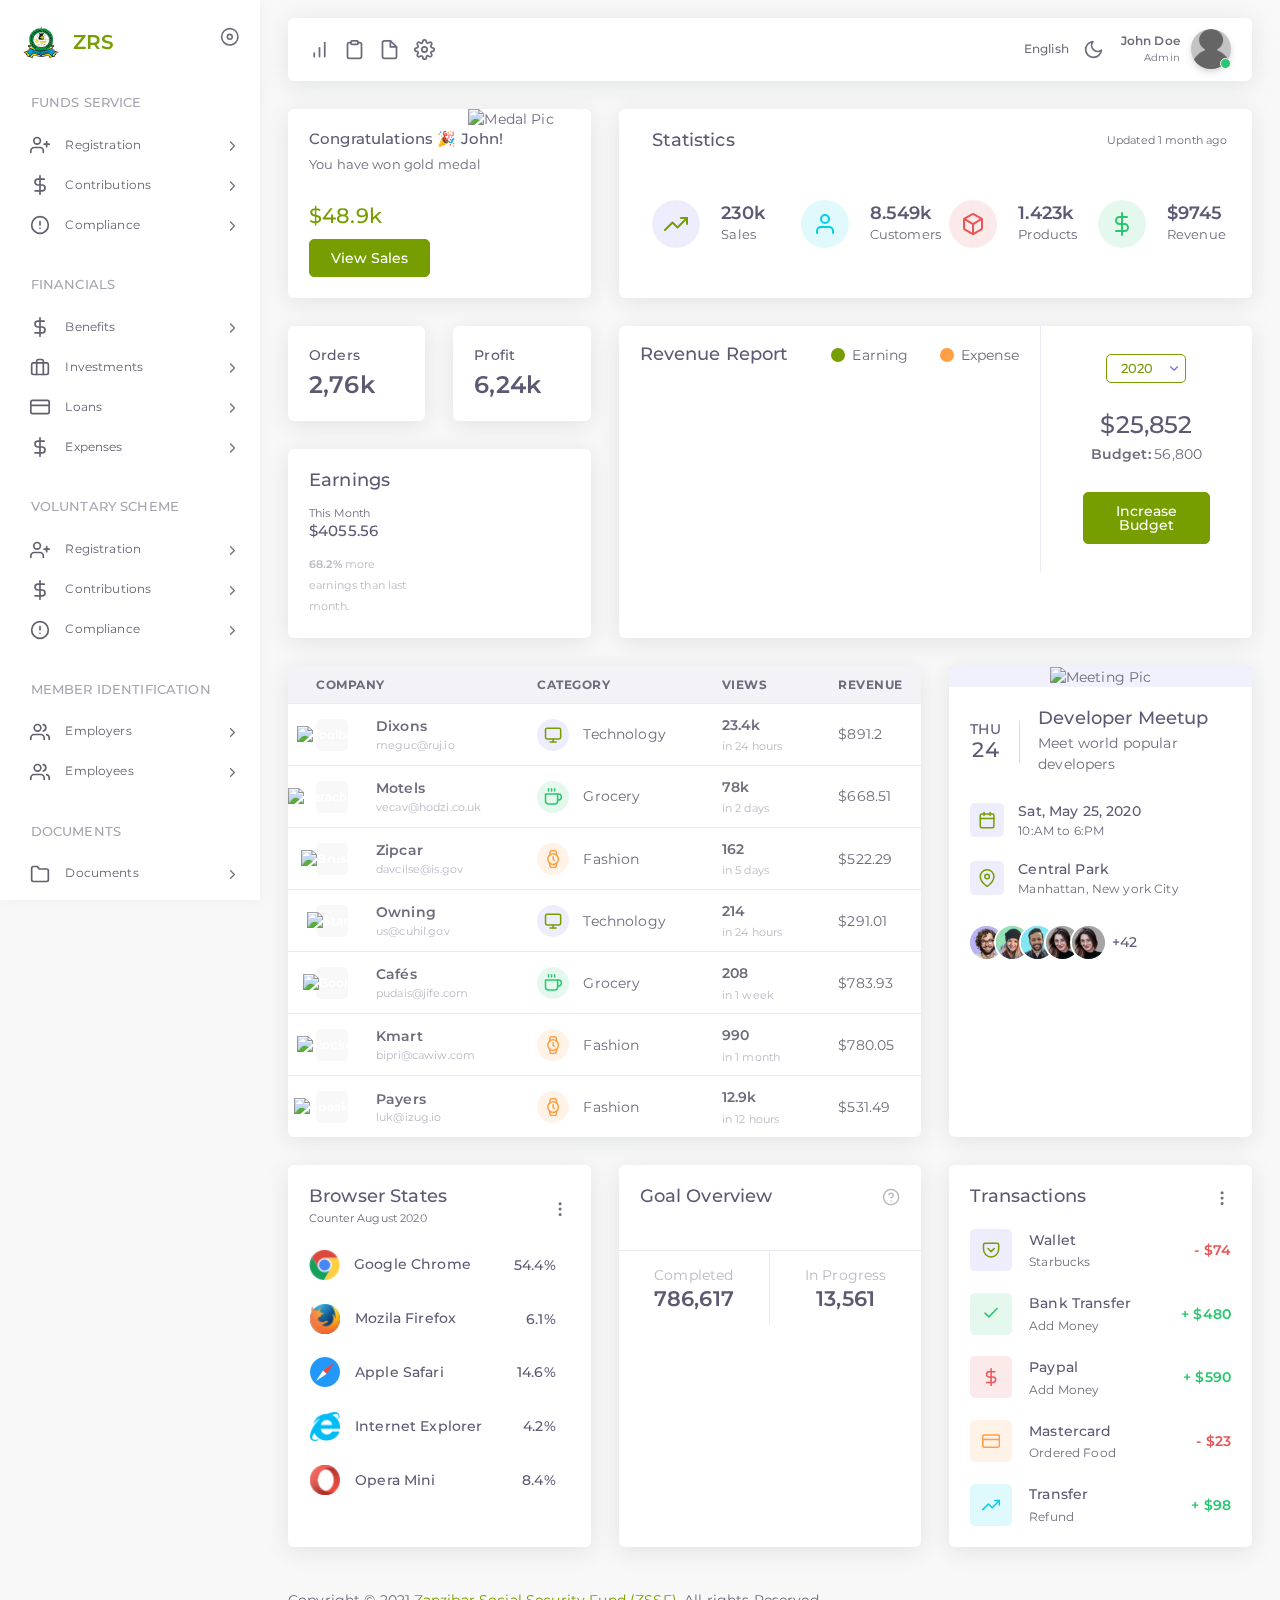
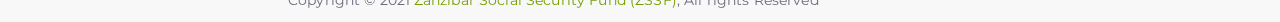
==== html/index.html @ fb2c8f9b "first commit" ====
<!DOCTYPE html>

<html class="loading" lang="en" data-textdirection="ltr">
  <!-- BEGIN: Head-->

<head>
    <meta http-equiv="Content-Type" content="text/html; charset=UTF-8">
    <meta http-equiv="X-UA-Compatible" content="IE=edge">
    <meta name="viewport" content="width=device-width,initial-scale=1.0,user-scalable=0,minimal-ui">
    <meta name="author" content="PIXINVENT">
    <title>ZSSF | Reporting System</title>
   
    <link rel="shortcut icon" type="image/x-icon" href="../app-assets/images/logo/zssf-logo.png">
    <link href="https://fonts.googleapis.com/css2?family=Montserrat:ital,wght@0,300;0,400;0,500;0,600;1,400;1,500;1,600" rel="stylesheet">

    <!-- BEGIN: Vendor CSS-->
    <link rel="stylesheet" type="text/css" href="../app-assets/vendors/css/vendors.min.css">
    <link rel="stylesheet" type="text/css" href="../app-assets/vendors/css/charts/apexcharts.css">
    <link rel="stylesheet" type="text/css" href="../app-assets/vendors/css/extensions/toastr.min.css">
    <!-- END: Vendor CSS-->

    <!-- BEGIN: Theme CSS-->
    <link rel="stylesheet" type="text/css" href="../app-assets/css/bootstrap.min.css">
    <link rel="stylesheet" type="text/css" href="../app-assets/css/bootstrap-extended.min.css">
    <link rel="stylesheet" type="text/css" href="../app-assets/css/colors.min.css">
    <link rel="stylesheet" type="text/css" href="../app-assets/css/components.min.css">
    <link rel="stylesheet" type="text/css" href="../app-assets/css/themes/dark-layout.min.css">
    <link rel="stylesheet" type="text/css" href="../app-assets/css/themes/bordered-layout.min.css">
    <link rel="stylesheet" type="text/css" href="../app-assets/css/themes/semi-dark-layout.min.css">

    <!-- BEGIN: Page CSS-->
    <link rel="stylesheet" type="text/css" href="../app-assets/css/core/menu/menu-types/vertical-menu.min.css">
    <link rel="stylesheet" type="text/css" href="../app-assets/css/pages/dashboard-ecommerce.min.css">
    <link rel="stylesheet" type="text/css" href="../app-assets/css/plugins/charts/chart-apex.min.css">
    <link rel="stylesheet" type="text/css" href="../app-assets/css/plugins/extensions/ext-component-toastr.min.css">
    <!-- END: Page CSS-->

    <!-- BEGIN: Custom CSS-->
    <link rel="stylesheet" type="text/css" href="../assets/css/style.css">
    <!-- END: Custom CSS-->

  </head>
  <!-- END: Head-->

  <!-- BEGIN: Body-->
  <body class="vertical-layout vertical-menu-modern  navbar-floating footer-static  " data-open="click" data-menu="vertical-menu-modern" data-col="">

    <!-- BEGIN: Header-->
    <nav class="header-navbar navbar navbar-expand-lg align-items-center floating-nav navbar-light navbar-shadow">
      <div class="navbar-container d-flex content">
        <div class="bookmark-wrapper d-flex align-items-center">
          <ul class="nav navbar-nav d-xl-none">
            <li class="nav-item"><a class="nav-link menu-toggle" href="javascript:void(0);"><i class="ficon" data-feather="menu"></i></a></li>
          </ul>
     <ul class="nav navbar-nav bookmark-icons">
     
  <li class="nav-item d-none d-lg-block"><a class="nav-link" href="index.html" data-toggle="tooltip" data-placement="top" title="Dashboard  "><i class="ficon" data-feather="bar-chart"></i></a></li>
            <li class="nav-item d-none d-lg-block"><a class="nav-link" href="app-email.html" data-toggle="tooltip" data-placement="top" title="Audit Logs"><i class="ficon" data-feather="clipboard"></i></a></li>
            <li class="nav-item d-none d-lg-block"><a class="nav-link" href="app-chat.html" data-toggle="tooltip" data-placement="top" title="User Manual"><i class="ficon" data-feather="file"></i></a></li>
            <li class="nav-item d-none d-lg-block"><a class="nav-link" href="app-calendar.html" data-toggle="tooltip" data-placement="top" title="Support"><i class="ficon" data-feather="settings"></i></a></li>
           
          </ul>
      
        </div>
        <ul class="nav navbar-nav align-items-center ml-auto">
          <li class="nav-item dropdown dropdown-language"><a class="nav-link dropdown-toggle" id="dropdown-flag" href="javascript:void(0);" data-toggle="dropdown" aria-haspopup="true" aria-expanded="false"><i class="flag-icon flag-icon-us"></i><span class="selected-language">English</span></a>
            <div class="dropdown-menu dropdown-menu-right" aria-labelledby="dropdown-flag"><a class="dropdown-item" href="javascript:void(0);" data-language="en"><i class="flag-icon flag-icon-us"></i> English</a><a class="dropdown-item" href="javascript:void(0);" data-language="fr"><i class="flag-icon flag-icon-fr"></i> Swahili</a></div>
          </li>
          <li class="nav-item d-none d-lg-block"><a class="nav-link nav-link-style"><i class="ficon" data-feather="moon"></i></a></li>
       

          <li class="nav-item dropdown dropdown-user"><a class="nav-link dropdown-toggle dropdown-user-link" id="dropdown-user" href="javascript:void(0);" data-toggle="dropdown" aria-haspopup="true" aria-expanded="false">
              <div class="user-nav d-sm-flex d-none"><span class="user-name font-weight-bolder">John Doe</span><span class="user-status">Admin</span></div><span class="avatar"><img class="round" src="../app-assets/images/avatars/user.png" alt="avatar" height="40" width="40"><span class="avatar-status-online"></span></span></a>
            <div class="dropdown-menu dropdown-menu-right" aria-labelledby="dropdown-user"><a class="dropdown-item" href="page-profile.html"><i class="mr-50" data-feather="user"></i> Profile</a>
              <div class="dropdown-divider"></div><a class="dropdown-item" href="page-auth-login-v2.html"><i class="mr-50" data-feather="power"></i> Logout</a>
            </div>
          </li>
        </ul>
      </div>
    </nav>

  
    <!-- END: Header-->


    <!-- BEGIN: Main Menu-->
    <div class="main-menu menu-fixed menu-light menu-accordion menu-shadow" data-scroll-to-active="true">
      <div class="navbar-header">
        <ul class="nav navbar-nav flex-row">
          <li class="nav-item mr-auto"><a class="navbar-brand" href="index.html"><span class="brand-logo">
               <img src="../app-assets/images/logo/zssf-logo.png"></span> 
                  <h2 class="brand-text">ZRS</h2></a></li>
          <li class="nav-item nav-toggle"><a class="nav-link modern-nav-toggle pr-0" data-toggle="collapse"><i class="d-block d-xl-none text-primary toggle-icon font-medium-4" data-feather="x"></i><i class="d-none d-xl-block collapse-toggle-icon font-medium-4  text-primary" data-feather="disc" data-ticon="disc"></i></a></li>
        </ul>
      </div>
      <div class="shadow-bottom"></div>
      <div class="main-menu-content">
        <ul class="navigation navigation-main" id="main-menu-navigation" data-menu="menu-navigation">
        


        
          <li class=" navigation-header"><span data-i18n="User Interface">FUNDS SERVICE</span><i data-feather="more-horizontal"></i>
          </li>
       
          <li class=" nav-item"><a class="d-flex align-items-center" href="#"><i data-feather="user-plus"></i><span class="menu-title text-truncate" data-i18n="Card">Registration</span></a>
            <ul class="menu-content">
              <li><a class="d-flex align-items-center" href="registration-overview.html"><i data-feather="circle"></i><span class="menu-item text-truncate" data-i18n="Basic">Overview</span></a>
              </li>
             <li class=" nav-item"><a class="d-flex align-items-center" href="#"><i data-feather="circle"></i><span class="menu-title text-truncate" data-i18n="Components">Detailed</span></a>
            <ul class="menu-content">
              <li><a class="d-flex align-items-center" href="registration-pre-defined.html"><i data-feather="circle"></i><span class="menu-item text-truncate" data-i18n="Alerts">Pre-defined Reports</span></a>
              </li>
              <li><a class="d-flex align-items-center" href="registration-custom.html"><i data-feather="circle"></i><span class="menu-item text-truncate" data-i18n="Avatar">Custom Reports</span></a>
              </li>
         
           
  
     
            </ul>
          </li>
           
            </ul>
          </li>
          <li class=" nav-item"><a class="d-flex align-items-center" href="#"><i data-feather="dollar-sign"></i><span class="menu-title text-truncate" data-i18n="Components">Contributions</span></a>
          <ul class="menu-content">
              <li><a class="d-flex align-items-center" href="card-basic.html"><i data-feather="circle"></i><span class="menu-item text-truncate" data-i18n="Basic">Overview</span></a>
              </li>
             <li class=" nav-item"><a class="d-flex align-items-center" href="#"><i data-feather="circle"></i><span class="menu-title text-truncate" data-i18n="Components">Detailed</span></a>
            <ul class="menu-content">
              <li><a class="d-flex align-items-center" href="component-alerts.html"><i data-feather="circle"></i><span class="menu-item text-truncate" data-i18n="Alerts">Pre-defined Reports</span></a>
              </li>
              <li><a class="d-flex align-items-center" href="component-avatar.html"><i data-feather="circle"></i><span class="menu-item text-truncate" data-i18n="Avatar">Custom Reports</span></a>
              </li>
         
           
  
     
            </ul>
          </li>
           
            </ul>
          </li>
          <li class=" nav-item"><a class="d-flex align-items-center" href="#"><i data-feather="alert-circle"></i><span class="menu-title text-truncate" data-i18n="Extensions">Compliance</span></a>
        <ul class="menu-content">
              <li><a class="d-flex align-items-center" href="card-basic.html"><i data-feather="circle"></i><span class="menu-item text-truncate" data-i18n="Basic">Overview</span></a>
              </li>
             <li class=" nav-item"><a class="d-flex align-items-center" href="#"><i data-feather="circle"></i><span class="menu-title text-truncate" data-i18n="Components">Detailed</span></a>
            <ul class="menu-content">
              <li><a class="d-flex align-items-center" href="component-alerts.html"><i data-feather="circle"></i><span class="menu-item text-truncate" data-i18n="Alerts">Pre-defined Reports</span></a>
              </li>
              <li><a class="d-flex align-items-center" href="component-avatar.html"><i data-feather="circle"></i><span class="menu-item text-truncate" data-i18n="Avatar">Custom Reports</span></a>
              </li>
         
           
  
     
            </ul>
          </li>
           
            </ul>
          </li>
     
         
         
          <li class=" navigation-header"><span data-i18n="Apps &amp; Pages">FINANCIALS</span><i data-feather="more-horizontal"></i>
          </li>
              <li class=" nav-item"><a class="d-flex align-items-center" href="#"><i data-feather="dollar-sign"></i><span class="menu-title text-truncate" data-i18n="Card">Benefits</span></a>
           <ul class="menu-content">
              <li><a class="d-flex align-items-center" href="card-basic.html"><i data-feather="circle"></i><span class="menu-item text-truncate" data-i18n="Basic">Overview</span></a>
              </li>
             <li class=" nav-item"><a class="d-flex align-items-center" href="#"><i data-feather="circle"></i><span class="menu-title text-truncate" data-i18n="Components">Detailed</span></a>
            <ul class="menu-content">
              <li><a class="d-flex align-items-center" href="component-alerts.html"><i data-feather="circle"></i><span class="menu-item text-truncate" data-i18n="Alerts">Pre-defined Reports</span></a>
              </li>
              <li><a class="d-flex align-items-center" href="component-avatar.html"><i data-feather="circle"></i><span class="menu-item text-truncate" data-i18n="Avatar">Custom Reports</span></a>
              </li>
         
           
  
     
            </ul>
          </li>
           
            </ul>
          </li>
          <li class=" nav-item"><a class="d-flex align-items-center" href="#"><i data-feather="briefcase"></i><span class="menu-title text-truncate" data-i18n="Components">Investments</span></a>
           <ul class="menu-content">
              <li><a class="d-flex align-items-center" href="card-basic.html"><i data-feather="circle"></i><span class="menu-item text-truncate" data-i18n="Basic">Overview</span></a>
              </li>
             <li class=" nav-item"><a class="d-flex align-items-center" href="#"><i data-feather="circle"></i><span class="menu-title text-truncate" data-i18n="Components">Detailed</span></a>
            <ul class="menu-content">
              <li><a class="d-flex align-items-center" href="component-alerts.html"><i data-feather="circle"></i><span class="menu-item text-truncate" data-i18n="Alerts">Pre-defined Reports</span></a>
              </li>
              <li><a class="d-flex align-items-center" href="component-avatar.html"><i data-feather="circle"></i><span class="menu-item text-truncate" data-i18n="Avatar">Custom Reports</span></a>
              </li>
         
           
  
     
            </ul>
          </li>
           
            </ul>
          </li>
          <li class=" nav-item"><a class="d-flex align-items-center" href="#"><i data-feather="credit-card"></i><span class="menu-title text-truncate" data-i18n="Extensions">Loans</span></a>
             <ul class="menu-content">
              <li><a class="d-flex align-items-center" href="card-basic.html"><i data-feather="circle"></i><span class="menu-item text-truncate" data-i18n="Basic">Overview</span></a>
              </li>
             <li class=" nav-item"><a class="d-flex align-items-center" href="#"><i data-feather="circle"></i><span class="menu-title text-truncate" data-i18n="Components">Detailed</span></a>
            <ul class="menu-content">
              <li><a class="d-flex align-items-center" href="component-alerts.html"><i data-feather="circle"></i><span class="menu-item text-truncate" data-i18n="Alerts">Pre-defined Reports</span></a>
              </li>
              <li><a class="d-flex align-items-center" href="component-avatar.html"><i data-feather="circle"></i><span class="menu-item text-truncate" data-i18n="Avatar">Custom Reports</span></a>
              </li>
         
           
  
     
            </ul>
          </li>
           
            </ul>
          </li>
     
             <li class=" nav-item"><a class="d-flex align-items-center" href="#"><i data-feather="dollar-sign"></i><span class="menu-title text-truncate" data-i18n="Extensions">Expenses</span></a>
        <ul class="menu-content">
              <li><a class="d-flex align-items-center" href="card-basic.html"><i data-feather="circle"></i><span class="menu-item text-truncate" data-i18n="Basic">Overview</span></a>
              </li>
             <li class=" nav-item"><a class="d-flex align-items-center" href="#"><i data-feather="circle"></i><span class="menu-title text-truncate" data-i18n="Components">Detailed</span></a>
            <ul class="menu-content">
              <li><a class="d-flex align-items-center" href="component-alerts.html"><i data-feather="circle"></i><span class="menu-item text-truncate" data-i18n="Alerts">Pre-defined Reports</span></a>
              </li>
              <li><a class="d-flex align-items-center" href="component-avatar.html"><i data-feather="circle"></i><span class="menu-item text-truncate" data-i18n="Avatar">Custom Reports</span></a>
              </li>
         
           
  
     
            </ul>
          </li>
           
            </ul>
          </li>
     
        
          <li class=" navigation-header"><span data-i18n="User Interface">VOLUNTARY SCHEME</span><i data-feather="more-horizontal"></i>
          </li>
             <li class=" nav-item"><a class="d-flex align-items-center" href="#"><i data-feather="user-plus"></i><span class="menu-title text-truncate" data-i18n="Card">Registration</span></a>
         <ul class="menu-content">
              <li><a class="d-flex align-items-center" href="card-basic.html"><i data-feather="circle"></i><span class="menu-item text-truncate" data-i18n="Basic">Overview</span></a>
              </li>
             <li class=" nav-item"><a class="d-flex align-items-center" href="#"><i data-feather="circle"></i><span class="menu-title text-truncate" data-i18n="Components">Detailed</span></a>
            <ul class="menu-content">
              <li><a class="d-flex align-items-center" href="component-alerts.html"><i data-feather="circle"></i><span class="menu-item text-truncate" data-i18n="Alerts">Pre-defined Reports</span></a>
              </li>
              <li><a class="d-flex align-items-center" href="component-avatar.html"><i data-feather="circle"></i><span class="menu-item text-truncate" data-i18n="Avatar">Custom Reports</span></a>
              </li>
         
           
  
     
            </ul>
          </li>
           
            </ul>
          </li>
          <li class=" nav-item"><a class="d-flex align-items-center" href="#"><i data-feather="dollar-sign"></i><span class="menu-title text-truncate" data-i18n="Components">Contributions</span></a>
         <ul class="menu-content">
              <li><a class="d-flex align-items-center" href="card-basic.html"><i data-feather="circle"></i><span class="menu-item text-truncate" data-i18n="Basic">Overview</span></a>
              </li>
             <li class=" nav-item"><a class="d-flex align-items-center" href="#"><i data-feather="circle"></i><span class="menu-title text-truncate" data-i18n="Components">Detailed</span></a>
            <ul class="menu-content">
              <li><a class="d-flex align-items-center" href="component-alerts.html"><i data-feather="circle"></i><span class="menu-item text-truncate" data-i18n="Alerts">Pre-defined Reports</span></a>
              </li>
              <li><a class="d-flex align-items-center" href="component-avatar.html"><i data-feather="circle"></i><span class="menu-item text-truncate" data-i18n="Avatar">Custom Reports</span></a>
              </li>
         
           
  
     
            </ul>
          </li>
           
            </ul>
          </li>
          <li class=" nav-item"><a class="d-flex align-items-center" href="#"><i data-feather="alert-circle"></i><span class="menu-title text-truncate" data-i18n="Extensions">Compliance</span></a>
          <ul class="menu-content">
              <li><a class="d-flex align-items-center" href="card-basic.html"><i data-feather="circle"></i><span class="menu-item text-truncate" data-i18n="Basic">Overview</span></a>
              </li>
             <li class=" nav-item"><a class="d-flex align-items-center" href="#"><i data-feather="circle"></i><span class="menu-title text-truncate" data-i18n="Components">Detailed</span></a>
            <ul class="menu-content">
              <li><a class="d-flex align-items-center" href="component-alerts.html"><i data-feather="circle"></i><span class="menu-item text-truncate" data-i18n="Alerts">Pre-defined Reports</span></a>
              </li>
              <li><a class="d-flex align-items-center" href="component-avatar.html"><i data-feather="circle"></i><span class="menu-item text-truncate" data-i18n="Avatar">Custom Reports</span></a>
              </li>
         
           
  
     
            </ul>
          </li>
           
            </ul>
          </li>
     
          <li class=" navigation-header"><span data-i18n="Forms &amp; Tables">MEMBER IDENTIFICATION</span><i data-feather="more-horizontal"></i>
          </li>
                    <li class=" nav-item"><a class="d-flex align-items-center" href="#"><i data-feather="users"></i><span class="menu-title text-truncate" data-i18n="Form Elements">Employers</span></a>
            <ul class="menu-content">
              <li><a class="d-flex align-items-center" href="card-basic.html"><i data-feather="circle"></i><span class="menu-item text-truncate" data-i18n="Basic">Overview</span></a>
              </li>
             <li class=" nav-item"><a class="d-flex align-items-center" href="#"><i data-feather="circle"></i><span class="menu-title text-truncate" data-i18n="Components">Detailed</span></a>
            <ul class="menu-content">
              <li><a class="d-flex align-items-center" href="component-alerts.html"><i data-feather="circle"></i><span class="menu-item text-truncate" data-i18n="Alerts">Pre-defined Reports</span></a>
              </li>
              <li><a class="d-flex align-items-center" href="component-avatar.html"><i data-feather="circle"></i><span class="menu-item text-truncate" data-i18n="Avatar">Custom Reports</span></a>
              </li>
         
           
  
     
            </ul>
          </li>
           
            </ul>
          </li>
              

          <li class=" nav-item"><a class="d-flex align-items-center" href="#"><i data-feather="users"></i><span class="menu-title text-truncate" data-i18n="Form Elements">Employees</span></a>
            <ul class="menu-content">
              <li><a class="d-flex align-items-center" href="card-basic.html"><i data-feather="circle"></i><span class="menu-item text-truncate" data-i18n="Basic">Overview</span></a>
              </li>
             <li class=" nav-item"><a class="d-flex align-items-center" href="#"><i data-feather="circle"></i><span class="menu-title text-truncate" data-i18n="Components">Detailed</span></a>
            <ul class="menu-content">
              <li><a class="d-flex align-items-center" href="component-alerts.html"><i data-feather="circle"></i><span class="menu-item text-truncate" data-i18n="Alerts">Pre-defined Reports</span></a>
              </li>
              <li><a class="d-flex align-items-center" href="component-avatar.html"><i data-feather="circle"></i><span class="menu-item text-truncate" data-i18n="Avatar">Custom Reports</span></a>
              </li>
         
           
  
     
            </ul>
          </li>
           
            </ul>
          </li>
              
         
        
         
     
       
          <li class=" navigation-header"><span data-i18n="Charts &amp; Maps">DOCUMENTS</span><i data-feather="more-horizontal"></i>
          </li>
      <li class=" nav-item"><a class="d-flex align-items-center" href="#"><i data-feather="folder"></i><span class="menu-title text-truncate" data-i18n="Card">Documents</span></a>
           <ul class="menu-content">
              <li><a class="d-flex align-items-center" href="card-basic.html"><i data-feather="circle"></i><span class="menu-item text-truncate" data-i18n="Basic">Overview</span></a>
              </li>
             <li class=" nav-item"><a class="d-flex align-items-center" href="#"><i data-feather="circle"></i><span class="menu-title text-truncate" data-i18n="Components">Detailed</span></a>
            <ul class="menu-content">
              <li><a class="d-flex align-items-center" href="component-alerts.html"><i data-feather="circle"></i><span class="menu-item text-truncate" data-i18n="Alerts">Pre-defined Reports</span></a>
              </li>
              <li><a class="d-flex align-items-center" href="component-avatar.html"><i data-feather="circle"></i><span class="menu-item text-truncate" data-i18n="Avatar">Custom Reports</span></a>
              </li>
         
           
  
     
            </ul>
          </li>
           
            </ul>
          </li>
     
  
        </ul>
      </div>
    </div>
    <!-- END: Main Menu-->

    <!-- BEGIN: Content-->
    <div class="app-content content ">
      <div class="content-overlay"></div>
      <div class="header-navbar-shadow"></div>
      <div class="content-wrapper">
        <div class="content-header row">
        </div>
        <div class="content-body"><!-- Dashboard Ecommerce Starts -->
<section id="dashboard-ecommerce">
  <div class="row match-height">
    <!-- Medal Card -->
    <div class="col-xl-4 col-md-6 col-12">
      <div class="card card-congratulation-medal">
        <div class="card-body">
          <h5>Congratulations 🎉 John!</h5>
          <p class="card-text font-small-3">You have won gold medal</p>
          <h3 class="mb-75 mt-2 pt-50">
            <a href="javascript:void(0);">$48.9k</a>
          </h3>
          <button type="button" class="btn btn-primary">View Sales</button>
          <img src="https://pixinvent.com/demo/vuexy-html-bootstrap-admin-template/app-assets/images/illustration/badge.svg" class="congratulation-medal" alt="Medal Pic" />
        </div>
      </div>
    </div>
    <!--/ Medal Card -->

    <!-- Statistics Card -->
    <div class="col-xl-8 col-md-6 col-12">
      <div class="card card-statistics">
        <div class="card-header">
          <h4 class="card-title">Statistics</h4>
          <div class="d-flex align-items-center">
            <p class="card-text font-small-2 mr-25 mb-0">Updated 1 month ago</p>
          </div>
        </div>
        <div class="card-body statistics-body">
          <div class="row">
            <div class="col-xl-3 col-sm-6 col-12 mb-2 mb-xl-0">
              <div class="media">
                <div class="avatar bg-light-primary mr-2">
                  <div class="avatar-content">
                    <i data-feather="trending-up" class="avatar-icon"></i>
                  </div>
                </div>
                <div class="media-body my-auto">
                  <h4 class="font-weight-bolder mb-0">230k</h4>
                  <p class="card-text font-small-3 mb-0">Sales</p>
                </div>
              </div>
            </div>
            <div class="col-xl-3 col-sm-6 col-12 mb-2 mb-xl-0">
              <div class="media">
                <div class="avatar bg-light-info mr-2">
                  <div class="avatar-content">
                    <i data-feather="user" class="avatar-icon"></i>
                  </div>
                </div>
                <div class="media-body my-auto">
                  <h4 class="font-weight-bolder mb-0">8.549k</h4>
                  <p class="card-text font-small-3 mb-0">Customers</p>
                </div>
              </div>
            </div>
            <div class="col-xl-3 col-sm-6 col-12 mb-2 mb-sm-0">
              <div class="media">
                <div class="avatar bg-light-danger mr-2">
                  <div class="avatar-content">
                    <i data-feather="box" class="avatar-icon"></i>
                  </div>
                </div>
                <div class="media-body my-auto">
                  <h4 class="font-weight-bolder mb-0">1.423k</h4>
                  <p class="card-text font-small-3 mb-0">Products</p>
                </div>
              </div>
            </div>
            <div class="col-xl-3 col-sm-6 col-12">
              <div class="media">
                <div class="avatar bg-light-success mr-2">
                  <div class="avatar-content">
                    <i data-feather="dollar-sign" class="avatar-icon"></i>
                  </div>
                </div>
                <div class="media-body my-auto">
                  <h4 class="font-weight-bolder mb-0">$9745</h4>
                  <p class="card-text font-small-3 mb-0">Revenue</p>
                </div>
              </div>
            </div>
          </div>
        </div>
      </div>
    </div>
    <!--/ Statistics Card -->
  </div>

  <div class="row match-height">
    <div class="col-lg-4 col-12">
      <div class="row match-height">
        <!-- Bar Chart - Orders -->
        <div class="col-lg-6 col-md-3 col-6">
          <div class="card">
            <div class="card-body pb-50">
              <h6>Orders</h6>
              <h2 class="font-weight-bolder mb-1">2,76k</h2>
              <div id="statistics-order-chart"></div>
            </div>
          </div>
        </div>
        <!--/ Bar Chart - Orders -->

        <!-- Line Chart - Profit -->
        <div class="col-lg-6 col-md-3 col-6">
          <div class="card card-tiny-line-stats">
            <div class="card-body pb-50">
              <h6>Profit</h6>
              <h2 class="font-weight-bolder mb-1">6,24k</h2>
              <div id="statistics-profit-chart"></div>
            </div>
          </div>
        </div>
        <!--/ Line Chart - Profit -->

        <!-- Earnings Card -->
        <div class="col-lg-12 col-md-6 col-12">
          <div class="card earnings-card">
            <div class="card-body">
              <div class="row">
                <div class="col-6">
                  <h4 class="card-title mb-1">Earnings</h4>
                  <div class="font-small-2">This Month</div>
                  <h5 class="mb-1">$4055.56</h5>
                  <p class="card-text text-muted font-small-2">
                    <span class="font-weight-bolder">68.2%</span><span> more earnings than last month.</span>
                  </p>
                </div>
                <div class="col-6">
                  <div id="earnings-chart"></div>
                </div>
              </div>
            </div>
          </div>
        </div>
        <!--/ Earnings Card -->
      </div>
    </div>

    <!-- Revenue Report Card -->
    <div class="col-lg-8 col-12">
      <div class="card card-revenue-budget">
        <div class="row mx-0">
          <div class="col-md-8 col-12 revenue-report-wrapper">
            <div class="d-sm-flex justify-content-between align-items-center mb-3">
              <h4 class="card-title mb-50 mb-sm-0">Revenue Report</h4>
              <div class="d-flex align-items-center">
                <div class="d-flex align-items-center mr-2">
                  <span class="bullet bullet-primary font-small-3 mr-50 cursor-pointer"></span>
                  <span>Earning</span>
                </div>
                <div class="d-flex align-items-center ml-75">
                  <span class="bullet bullet-warning font-small-3 mr-50 cursor-pointer"></span>
                  <span>Expense</span>
                </div>
              </div>
            </div>
            <div id="revenue-report-chart"></div>
          </div>
          <div class="col-md-4 col-12 budget-wrapper">
            <div class="btn-group">
              <button
                type="button"
                class="btn btn-outline-primary btn-sm dropdown-toggle budget-dropdown"
                data-toggle="dropdown"
                aria-haspopup="true"
                aria-expanded="false"
              >
                2020
              </button>
              <div class="dropdown-menu">
                <a class="dropdown-item" href="javascript:void(0);">2020</a>
                <a class="dropdown-item" href="javascript:void(0);">2019</a>
                <a class="dropdown-item" href="javascript:void(0);">2018</a>
              </div>
            </div>
            <h2 class="mb-25">$25,852</h2>
            <div class="d-flex justify-content-center">
              <span class="font-weight-bolder mr-25">Budget:</span>
              <span>56,800</span>
            </div>
            <div id="budget-chart"></div>
            <button type="button" class="btn btn-primary">Increase Budget</button>
          </div>
        </div>
      </div>
    </div>
    <!--/ Revenue Report Card -->
  </div>

  <div class="row match-height">
    <!-- Company Table Card -->
    <div class="col-lg-8 col-12">
      <div class="card card-company-table">
        <div class="card-body p-0">
          <div class="table-responsive">
            <table class="table">
              <thead>
                <tr>
                  <th>Company</th>
                  <th>Category</th>
                  <th>Views</th>
                  <th>Revenue</th>
                  <th>Sales</th>
                </tr>
              </thead>
              <tbody>
                <tr>
                  <td>
                    <div class="d-flex align-items-center">
                      <div class="avatar rounded">
                        <div class="avatar-content">
                          <img src="https://pixinvent.com/demo/vuexy-html-bootstrap-admin-template/app-assets/images/icons/toolbox.svg" alt="Toolbar svg" />
                        </div>
                      </div>
                      <div>
                        <div class="font-weight-bolder">Dixons</div>
                        <div class="font-small-2 text-muted">meguc@ruj.io</div>
                      </div>
                    </div>
                  </td>
                  <td>
                    <div class="d-flex align-items-center">
                      <div class="avatar bg-light-primary mr-1">
                        <div class="avatar-content">
                          <i data-feather="monitor" class="font-medium-3"></i>
                        </div>
                      </div>
                      <span>Technology</span>
                    </div>
                  </td>
                  <td class="text-nowrap">
                    <div class="d-flex flex-column">
                      <span class="font-weight-bolder mb-25">23.4k</span>
                      <span class="font-small-2 text-muted">in 24 hours</span>
                    </div>
                  </td>
                  <td>$891.2</td>
                  <td>
                    <div class="d-flex align-items-center">
                      <span class="font-weight-bolder mr-1">68%</span>
                      <i data-feather="trending-down" class="text-danger font-medium-1"></i>
                    </div>
                  </td>
                </tr>
                <tr>
                  <td>
                    <div class="d-flex align-items-center">
                      <div class="avatar rounded">
                        <div class="avatar-content">
                          <img src="https://pixinvent.com/demo/vuexy-html-bootstrap-admin-template/app-assets/images/icons/parachute.svg" alt="Parachute svg" />
                        </div>
                      </div>
                      <div>
                        <div class="font-weight-bolder">Motels</div>
                        <div class="font-small-2 text-muted">vecav@hodzi.co.uk</div>
                      </div>
                    </div>
                  </td>
                  <td>
                    <div class="d-flex align-items-center">
                      <div class="avatar bg-light-success mr-1">
                        <div class="avatar-content">
                          <i data-feather="coffee" class="font-medium-3"></i>
                        </div>
                      </div>
                      <span>Grocery</span>
                    </div>
                  </td>
                  <td class="text-nowrap">
                    <div class="d-flex flex-column">
                      <span class="font-weight-bolder mb-25">78k</span>
                      <span class="font-small-2 text-muted">in 2 days</span>
                    </div>
                  </td>
                  <td>$668.51</td>
                  <td>
                    <div class="d-flex align-items-center">
                      <span class="font-weight-bolder mr-1">97%</span>
                      <i data-feather="trending-up" class="text-success font-medium-1"></i>
                    </div>
                  </td>
                </tr>
                <tr>
                  <td>
                    <div class="d-flex align-items-center">
                      <div class="avatar rounded">
                        <div class="avatar-content">
                          <img src="https://pixinvent.com/demo/vuexy-html-bootstrap-admin-template/app-assets/images/icons/brush.svg" alt="Brush svg" />
                        </div>
                      </div>
                      <div>
                        <div class="font-weight-bolder">Zipcar</div>
                        <div class="font-small-2 text-muted">davcilse@is.gov</div>
                      </div>
                    </div>
                  </td>
                  <td>
                    <div class="d-flex align-items-center">
                      <div class="avatar bg-light-warning mr-1">
                        <div class="avatar-content">
                          <i data-feather="watch" class="font-medium-3"></i>
                        </div>
                      </div>
                      <span>Fashion</span>
                    </div>
                  </td>
                  <td class="text-nowrap">
                    <div class="d-flex flex-column">
                      <span class="font-weight-bolder mb-25">162</span>
                      <span class="font-small-2 text-muted">in 5 days</span>
                    </div>
                  </td>
                  <td>$522.29</td>
                  <td>
                    <div class="d-flex align-items-center">
                      <span class="font-weight-bolder mr-1">62%</span>
                      <i data-feather="trending-up" class="text-success font-medium-1"></i>
                    </div>
                  </td>
                </tr>
                <tr>
                  <td>
                    <div class="d-flex align-items-center">
                      <div class="avatar rounded">
                        <div class="avatar-content">
                          <img src="https://pixinvent.com/demo/vuexy-html-bootstrap-admin-template/app-assets/images/icons/star.svg" alt="Star svg" />
                        </div>
                      </div>
                      <div>
                        <div class="font-weight-bolder">Owning</div>
                        <div class="font-small-2 text-muted">us@cuhil.gov</div>
                      </div>
                    </div>
                  </td>
                  <td>
                    <div class="d-flex align-items-center">
                      <div class="avatar bg-light-primary mr-1">
                        <div class="avatar-content">
                          <i data-feather="monitor" class="font-medium-3"></i>
                        </div>
                      </div>
                      <span>Technology</span>
                    </div>
                  </td>
                  <td class="text-nowrap">
                    <div class="d-flex flex-column">
                      <span class="font-weight-bolder mb-25">214</span>
                      <span class="font-small-2 text-muted">in 24 hours</span>
                    </div>
                  </td>
                  <td>$291.01</td>
                  <td>
                    <div class="d-flex align-items-center">
                      <span class="font-weight-bolder mr-1">88%</span>
                      <i data-feather="trending-up" class="text-success font-medium-1"></i>
                    </div>
                  </td>
                </tr>
                <tr>
                  <td>
                    <div class="d-flex align-items-center">
                      <div class="avatar rounded">
                        <div class="avatar-content">
                          <img src="https://pixinvent.com/demo/vuexy-html-bootstrap-admin-template/app-assets/images/icons/book.svg" alt="Book svg" />
                        </div>
                      </div>
                      <div>
                        <div class="font-weight-bolder">Cafés</div>
                        <div class="font-small-2 text-muted">pudais@jife.com</div>
                      </div>
                    </div>
                  </td>
                  <td>
                    <div class="d-flex align-items-center">
                      <div class="avatar bg-light-success mr-1">
                        <div class="avatar-content">
                          <i data-feather="coffee" class="font-medium-3"></i>
                        </div>
                      </div>
                      <span>Grocery</span>
                    </div>
                  </td>
                  <td class="text-nowrap">
                    <div class="d-flex flex-column">
                      <span class="font-weight-bolder mb-25">208</span>
                      <span class="font-small-2 text-muted">in 1 week</span>
                    </div>
                  </td>
                  <td>$783.93</td>
                  <td>
                    <div class="d-flex align-items-center">
                      <span class="font-weight-bolder mr-1">16%</span>
                      <i data-feather="trending-down" class="text-danger font-medium-1"></i>
                    </div>
                  </td>
                </tr>
                <tr>
                  <td>
                    <div class="d-flex align-items-center">
                      <div class="avatar rounded">
                        <div class="avatar-content">
                          <img src="https://pixinvent.com/demo/vuexy-html-bootstrap-admin-template/app-assets/images/icons/rocket.svg" alt="Rocket svg" />
                        </div>
                      </div>
                      <div>
                        <div class="font-weight-bolder">Kmart</div>
                        <div class="font-small-2 text-muted">bipri@cawiw.com</div>
                      </div>
                    </div>
                  </td>
                  <td>
                    <div class="d-flex align-items-center">
                      <div class="avatar bg-light-warning mr-1">
                        <div class="avatar-content">
                          <i data-feather="watch" class="font-medium-3"></i>
                        </div>
                      </div>
                      <span>Fashion</span>
                    </div>
                  </td>
                  <td class="text-nowrap">
                    <div class="d-flex flex-column">
                      <span class="font-weight-bolder mb-25">990</span>
                      <span class="font-small-2 text-muted">in 1 month</span>
                    </div>
                  </td>
                  <td>$780.05</td>
                  <td>
                    <div class="d-flex align-items-center">
                      <span class="font-weight-bolder mr-1">78%</span>
                      <i data-feather="trending-up" class="text-success font-medium-1"></i>
                    </div>
                  </td>
                </tr>
                <tr>
                  <td>
                    <div class="d-flex align-items-center">
                      <div class="avatar rounded">
                        <div class="avatar-content">
                          <img src="https://pixinvent.com/demo/vuexy-html-bootstrap-admin-template/app-assets/images/icons/speaker.svg" alt="Speaker svg" />
                        </div>
                      </div>
                      <div>
                        <div class="font-weight-bolder">Payers</div>
                        <div class="font-small-2 text-muted">luk@izug.io</div>
                      </div>
                    </div>
                  </td>
                  <td>
                    <div class="d-flex align-items-center">
                      <div class="avatar bg-light-warning mr-1">
                        <div class="avatar-content">
                          <i data-feather="watch" class="font-medium-3"></i>
                        </div>
                      </div>
                      <span>Fashion</span>
                    </div>
                  </td>
                  <td class="text-nowrap">
                    <div class="d-flex flex-column">
                      <span class="font-weight-bolder mb-25">12.9k</span>
                      <span class="font-small-2 text-muted">in 12 hours</span>
                    </div>
                  </td>
                  <td>$531.49</td>
                  <td>
                    <div class="d-flex align-items-center">
                      <span class="font-weight-bolder mr-1">42%</span>
                      <i data-feather="trending-up" class="text-success font-medium-1"></i>
                    </div>
                  </td>
                </tr>
              </tbody>
            </table>
          </div>
        </div>
      </div>
    </div>
    <!--/ Company Table Card -->

    <!-- Developer Meetup Card -->
    <div class="col-lg-4 col-md-6 col-12">
      <div class="card card-developer-meetup">
        <div class="meetup-img-wrapper rounded-top text-center">
          <img src="https://pixinvent.com/demo/vuexy-html-bootstrap-admin-template/app-assets/images/illustration/email.svg" alt="Meeting Pic" height="170" />
        </div>
        <div class="card-body">
          <div class="meetup-header d-flex align-items-center">
            <div class="meetup-day">
              <h6 class="mb-0">THU</h6>
              <h3 class="mb-0">24</h3>
            </div>
            <div class="my-auto">
              <h4 class="card-title mb-25">Developer Meetup</h4>
              <p class="card-text mb-0">Meet world popular developers</p>
            </div>
          </div>
          <div class="media">
            <div class="avatar bg-light-primary rounded mr-1">
              <div class="avatar-content">
                <i data-feather="calendar" class="avatar-icon font-medium-3"></i>
              </div>
            </div>
            <div class="media-body">
              <h6 class="mb-0">Sat, May 25, 2020</h6>
              <small>10:AM to 6:PM</small>
            </div>
          </div>
          <div class="media mt-2">
            <div class="avatar bg-light-primary rounded mr-1">
              <div class="avatar-content">
                <i data-feather="map-pin" class="avatar-icon font-medium-3"></i>
              </div>
            </div>
            <div class="media-body">
              <h6 class="mb-0">Central Park</h6>
              <small>Manhattan, New york City</small>
            </div>
          </div>
          <div class="avatar-group">
            <div
              data-toggle="tooltip"
              data-popup="tooltip-custom"
              data-placement="bottom"
              data-original-title="Billy Hopkins"
              class="avatar pull-up"
            >
              <img src="../app-assets/images/portrait/small/avatar-s-9.jpg" alt="Avatar" width="33" height="33" />
            </div>
            <div
              data-toggle="tooltip"
              data-popup="tooltip-custom"
              data-placement="bottom"
              data-original-title="Amy Carson"
              class="avatar pull-up"
            >
              <img src="../app-assets/images/portrait/small/avatar-s-6.jpg" alt="Avatar" width="33" height="33" />
            </div>
            <div
              data-toggle="tooltip"
              data-popup="tooltip-custom"
              data-placement="bottom"
              data-original-title="Brandon Miles"
              class="avatar pull-up"
            >
              <img src="../app-assets/images/portrait/small/avatar-s-8.jpg" alt="Avatar" width="33" height="33" />
            </div>
            <div
              data-toggle="tooltip"
              data-popup="tooltip-custom"
              data-placement="bottom"
              data-original-title="Daisy Weber"
              class="avatar pull-up"
            >
              <img
                src="../app-assets/images/portrait/small/avatar-s-20.jpg"
                alt="Avatar"
                width="33"
                height="33"
              />
            </div>
            <div
              data-toggle="tooltip"
              data-popup="tooltip-custom"
              data-placement="bottom"
              data-original-title="Jenny Looper"
              class="avatar pull-up"
            >
              <img
                src="../app-assets/images/portrait/small/avatar-s-20.jpg"
                alt="Avatar"
                width="33"
                height="33"
              />
            </div>
            <h6 class="align-self-center cursor-pointer ml-50 mb-0">+42</h6>
          </div>
        </div>
      </div>
    </div>
    <!--/ Developer Meetup Card -->

    <!-- Browser States Card -->
    <div class="col-lg-4 col-md-6 col-12">
      <div class="card card-browser-states">
        <div class="card-header">
          <div>
            <h4 class="card-title">Browser States</h4>
            <p class="card-text font-small-2">Counter August 2020</p>
          </div>
          <div class="dropdown chart-dropdown">
            <i data-feather="more-vertical" class="font-medium-3 cursor-pointer" data-toggle="dropdown"></i>
            <div class="dropdown-menu dropdown-menu-right">
              <a class="dropdown-item" href="javascript:void(0);">Last 28 Days</a>
              <a class="dropdown-item" href="javascript:void(0);">Last Month</a>
              <a class="dropdown-item" href="javascript:void(0);">Last Year</a>
            </div>
          </div>
        </div>
        <div class="card-body">
          <div class="browser-states">
            <div class="media">
              <img
                src="../app-assets/images/icons/google-chrome.png"
                class="rounded mr-1"
                height="30"
                alt="Google Chrome"
              />
              <h6 class="align-self-center mb-0">Google Chrome</h6>
            </div>
            <div class="d-flex align-items-center">
              <div class="font-weight-bold text-body-heading mr-1">54.4%</div>
              <div id="browser-state-chart-primary"></div>
            </div>
          </div>
          <div class="browser-states">
            <div class="media">
              <img
                src="../app-assets/images/icons/mozila-firefox.png"
                class="rounded mr-1"
                height="30"
                alt="Mozila Firefox"
              />
              <h6 class="align-self-center mb-0">Mozila Firefox</h6>
            </div>
            <div class="d-flex align-items-center">
              <div class="font-weight-bold text-body-heading mr-1">6.1%</div>
              <div id="browser-state-chart-warning"></div>
            </div>
          </div>
          <div class="browser-states">
            <div class="media">
              <img
                src="../app-assets/images/icons/apple-safari.png"
                class="rounded mr-1"
                height="30"
                alt="Apple Safari"
              />
              <h6 class="align-self-center mb-0">Apple Safari</h6>
            </div>
            <div class="d-flex align-items-center">
              <div class="font-weight-bold text-body-heading mr-1">14.6%</div>
              <div id="browser-state-chart-secondary"></div>
            </div>
          </div>
          <div class="browser-states">
            <div class="media">
              <img
                src="../app-assets/images/icons/internet-explorer.png"
                class="rounded mr-1"
                height="30"
                alt="Internet Explorer"
              />
              <h6 class="align-self-center mb-0">Internet Explorer</h6>
            </div>
            <div class="d-flex align-items-center">
              <div class="font-weight-bold text-body-heading mr-1">4.2%</div>
              <div id="browser-state-chart-info"></div>
            </div>
          </div>
          <div class="browser-states">
            <div class="media">
              <img src="../app-assets/images/icons/opera.png" class="rounded mr-1" height="30" alt="Opera Mini" />
              <h6 class="align-self-center mb-0">Opera Mini</h6>
            </div>
            <div class="d-flex align-items-center">
              <div class="font-weight-bold text-body-heading mr-1">8.4%</div>
              <div id="browser-state-chart-danger"></div>
            </div>
          </div>
        </div>
      </div>
    </div>
    <!--/ Browser States Card -->

    <!-- Goal Overview Card -->
    <div class="col-lg-4 col-md-6 col-12">
      <div class="card">
        <div class="card-header d-flex justify-content-between align-items-center">
          <h4 class="card-title">Goal Overview</h4>
          <i data-feather="help-circle" class="font-medium-3 text-muted cursor-pointer"></i>
        </div>
        <div class="card-body p-0">
          <div id="goal-overview-radial-bar-chart" class="my-2"></div>
          <div class="row border-top text-center mx-0">
            <div class="col-6 border-right py-1">
              <p class="card-text text-muted mb-0">Completed</p>
              <h3 class="font-weight-bolder mb-0">786,617</h3>
            </div>
            <div class="col-6 py-1">
              <p class="card-text text-muted mb-0">In Progress</p>
              <h3 class="font-weight-bolder mb-0">13,561</h3>
            </div>
          </div>
        </div>
      </div>
    </div>
    <!--/ Goal Overview Card -->

    <!-- Transaction Card -->
    <div class="col-lg-4 col-md-6 col-12">
      <div class="card card-transaction">
        <div class="card-header">
          <h4 class="card-title">Transactions</h4>
          <div class="dropdown chart-dropdown">
            <i data-feather="more-vertical" class="font-medium-3 cursor-pointer" data-toggle="dropdown"></i>
            <div class="dropdown-menu dropdown-menu-right">
              <a class="dropdown-item" href="javascript:void(0);">Last 28 Days</a>
              <a class="dropdown-item" href="javascript:void(0);">Last Month</a>
              <a class="dropdown-item" href="javascript:void(0);">Last Year</a>
            </div>
          </div>
        </div>
        <div class="card-body">
          <div class="transaction-item">
            <div class="media">
              <div class="avatar bg-light-primary rounded">
                <div class="avatar-content">
                  <i data-feather="pocket" class="avatar-icon font-medium-3"></i>
                </div>
              </div>
              <div class="media-body">
                <h6 class="transaction-title">Wallet</h6>
                <small>Starbucks</small>
              </div>
            </div>
            <div class="font-weight-bolder text-danger">- $74</div>
          </div>
          <div class="transaction-item">
            <div class="media">
              <div class="avatar bg-light-success rounded">
                <div class="avatar-content">
                  <i data-feather="check" class="avatar-icon font-medium-3"></i>
                </div>
              </div>
              <div class="media-body">
                <h6 class="transaction-title">Bank Transfer</h6>
                <small>Add Money</small>
              </div>
            </div>
            <div class="font-weight-bolder text-success">+ $480</div>
          </div>
          <div class="transaction-item">
            <div class="media">
              <div class="avatar bg-light-danger rounded">
                <div class="avatar-content">
                  <i data-feather="dollar-sign" class="avatar-icon font-medium-3"></i>
                </div>
              </div>
              <div class="media-body">
                <h6 class="transaction-title">Paypal</h6>
                <small>Add Money</small>
              </div>
            </div>
            <div class="font-weight-bolder text-success">+ $590</div>
          </div>
          <div class="transaction-item">
            <div class="media">
              <div class="avatar bg-light-warning rounded">
                <div class="avatar-content">
                  <i data-feather="credit-card" class="avatar-icon font-medium-3"></i>
                </div>
              </div>
              <div class="media-body">
                <h6 class="transaction-title">Mastercard</h6>
                <small>Ordered Food</small>
              </div>
            </div>
            <div class="font-weight-bolder text-danger">- $23</div>
          </div>
          <div class="transaction-item">
            <div class="media">
              <div class="avatar bg-light-info rounded">
                <div class="avatar-content">
                  <i data-feather="trending-up" class="avatar-icon font-medium-3"></i>
                </div>
              </div>
              <div class="media-body">
                <h6 class="transaction-title">Transfer</h6>
                <small>Refund</small>
              </div>
            </div>
            <div class="font-weight-bolder text-success">+ $98</div>
          </div>
        </div>
      </div>
    </div>
    <!--/ Transaction Card -->
  </div>
</section>
<!-- Dashboard Ecommerce ends -->

        </div>
      </div>
    </div>
    <!-- END: Content-->



   
    <div class="sidenav-overlay"></div>
    <div class="drag-target"></div>

    <!-- BEGIN: Footer-->
    <footer class="footer footer-static footer-light">
      <p class="clearfix mb-0"><span class="float-md-left d-block d-md-inline-block mt-25">Copyright  &copy; 2021<a class="ml-25" href="https://zssf.or.tz/" target="_blank">Zanzibar Social Security Fund (ZSSF)</a><span class="d-none d-sm-inline-block">, All rights Reserved</span></p>
    </footer>
    <button class="btn btn-primary btn-icon scroll-top" type="button"><i data-feather="arrow-up"></i></button>
    <!-- END: Footer-->


    <!-- BEGIN: Vendor JS-->
    <script src="../app-assets/vendors/js/vendors.min.js"></script>
    <!-- BEGIN Vendor JS-->

    <!-- BEGIN: Page Vendor JS-->
    <script src="../app-assets/vendors/js/charts/apexcharts.min.js"></script>
    <script src="../app-assets/vendors/js/extensions/toastr.min.js"></script>
    <!-- END: Page Vendor JS-->

    <!-- BEGIN: Theme JS-->
 <script src="../app-assets/js/core/app-menu.min.js"></script>
    <script src="../app-assets/js/core/app.min.js"></script>
    <script src="../app-assets/js/scripts/customizer.min.js"></script>
    <!-- END: Theme JS-->

    <!-- BEGIN: Page JS-->
    <script src="../app-assets/js/scripts/pages/app-chat.min.js"></script>
    <!-- END: Page JS-->

    <script>
      $(window).on('load',  function(){
        if (feather) {
          feather.replace({ width: 14, height: 14 });
        }
      })
    </script>
  </body>
  <!-- END: Body-->


</html>
---- app-assets/vendors/css/charts/apexcharts.css ----
.apexcharts-canvas {
  position: relative;
  user-select: none;
  /* cannot give overflow: hidden as it will crop tooltips which overflow outside chart area */
}

/* scrollbar is not visible by default for legend, hence forcing the visibility */
.apexcharts-canvas ::-webkit-scrollbar {
  -webkit-appearance: none;
  width: 6px;
}

.apexcharts-canvas ::-webkit-scrollbar-thumb {
  border-radius: 4px;
  background-color: rgba(0, 0, 0, 0.5);
  box-shadow: 0 0 1px rgba(255, 255, 255, 0.5);
  -webkit-box-shadow: 0 0 1px rgba(255, 255, 255, 0.5);
}

.apexcharts-inner {
  position: relative;
}

.apexcharts-text tspan {
  font-family: inherit;
}

.legend-mouseover-inactive {
  transition: 0.15s ease all;
  opacity: 0.2;
}

.apexcharts-series-collapsed {
  opacity: 0;
}

.apexcharts-tooltip {
  border-radius: 5px;
  box-shadow: 2px 2px 6px -4px #999;
  cursor: default;
  font-size: 14px;
  left: 62px;
  opacity: 0;
  pointer-events: none;
  position: absolute;
  top: 20px;
  display: flex;
  flex-direction: column;
  overflow: hidden;
  white-space: nowrap;
  z-index: 12;
  transition: 0.15s ease all;
}

.apexcharts-tooltip.apexcharts-active {
  opacity: 1;
  transition: 0.15s ease all;
}

.apexcharts-tooltip.apexcharts-theme-light {
  border: 1px solid #e3e3e3;
  background: rgba(255, 255, 255, 0.96);
}

.apexcharts-tooltip.apexcharts-theme-dark {
  color: #fff;
  background: rgba(30, 30, 30, 0.8);
}

.apexcharts-tooltip * {
  font-family: inherit;
}

.apexcharts-tooltip-title {
  padding: 6px;
  font-size: 15px;
  margin-bottom: 4px;
}

.apexcharts-tooltip.apexcharts-theme-light .apexcharts-tooltip-title {
  background: #eceff1;
  border-bottom: 1px solid #ddd;
}

.apexcharts-tooltip.apexcharts-theme-dark .apexcharts-tooltip-title {
  background: rgba(0, 0, 0, 0.7);
  border-bottom: 1px solid #333;
}

.apexcharts-tooltip-text-value,
.apexcharts-tooltip-text-z-value {
  display: inline-block;
  font-weight: 600;
  margin-left: 5px;
}

.apexcharts-tooltip-text-z-label:empty,
.apexcharts-tooltip-text-z-value:empty {
  display: none;
}

.apexcharts-tooltip-text-value,
.apexcharts-tooltip-text-z-value {
  font-weight: 600;
}

.apexcharts-tooltip-marker {
  width: 12px;
  height: 12px;
  position: relative;
  top: 0px;
  margin-right: 10px;
  border-radius: 50%;
}

.apexcharts-tooltip-series-group {
  padding: 0 10px;
  display: none;
  text-align: left;
  justify-content: left;
  align-items: center;
}

.apexcharts-tooltip-series-group.apexcharts-active .apexcharts-tooltip-marker {
  opacity: 1;
}

.apexcharts-tooltip-series-group.apexcharts-active,
.apexcharts-tooltip-series-group:last-child {
  padding-bottom: 4px;
}

.apexcharts-tooltip-series-group-hidden {
  opacity: 0;
  height: 0;
  line-height: 0;
  padding: 0 !important;
}

.apexcharts-tooltip-y-group {
  padding: 6px 0 5px;
}

.apexcharts-tooltip-candlestick {
  padding: 4px 8px;
}

.apexcharts-tooltip-candlestick > div {
  margin: 4px 0;
}

.apexcharts-tooltip-candlestick span.value {
  font-weight: bold;
}

.apexcharts-tooltip-rangebar {
  padding: 5px 8px;
}

.apexcharts-tooltip-rangebar .category {
  font-weight: 600;
  color: #777;
}

.apexcharts-tooltip-rangebar .series-name {
  font-weight: bold;
  display: block;
  margin-bottom: 5px;
}

.apexcharts-xaxistooltip {
  opacity: 0;
  padding: 9px 10px;
  pointer-events: none;
  color: #373d3f;
  font-size: 13px;
  text-align: center;
  border-radius: 2px;
  position: absolute;
  z-index: 10;
  background: #eceff1;
  border: 1px solid #90a4ae;
  transition: 0.15s ease all;
}

.apexcharts-xaxistooltip.apexcharts-theme-dark {
  background: rgba(0, 0, 0, 0.7);
  border: 1px solid rgba(0, 0, 0, 0.5);
  color: #fff;
}

.apexcharts-xaxistooltip:after,
.apexcharts-xaxistooltip:before {
  left: 50%;
  border: solid transparent;
  content: ' ';
  height: 0;
  width: 0;
  position: absolute;
  pointer-events: none;
}

.apexcharts-xaxistooltip:after {
  border-color: rgba(236, 239, 241, 0);
  border-width: 6px;
  margin-left: -6px;
}

.apexcharts-xaxistooltip:before {
  border-color: rgba(144, 164, 174, 0);
  border-width: 7px;
  margin-left: -7px;
}

.apexcharts-xaxistooltip-bottom:after,
.apexcharts-xaxistooltip-bottom:before {
  bottom: 100%;
}

.apexcharts-xaxistooltip-top:after,
.apexcharts-xaxistooltip-top:before {
  top: 100%;
}

.apexcharts-xaxistooltip-bottom:after {
  border-bottom-color: #eceff1;
}

.apexcharts-xaxistooltip-bottom:before {
  border-bottom-color: #90a4ae;
}

.apexcharts-xaxistooltip-bottom.apexcharts-theme-dark:after {
  border-bottom-color: rgba(0, 0, 0, 0.5);
}

.apexcharts-xaxistooltip-bottom.apexcharts-theme-dark:before {
  border-bottom-color: rgba(0, 0, 0, 0.5);
}

.apexcharts-xaxistooltip-top:after {
  border-top-color: #eceff1;
}

.apexcharts-xaxistooltip-top:before {
  border-top-color: #90a4ae;
}

.apexcharts-xaxistooltip-top.apexcharts-theme-dark:after {
  border-top-color: rgba(0, 0, 0, 0.5);
}

.apexcharts-xaxistooltip-top.apexcharts-theme-dark:before {
  border-top-color: rgba(0, 0, 0, 0.5);
}

.apexcharts-xaxistooltip.apexcharts-active {
  opacity: 1;
  transition: 0.15s ease all;
}

.apexcharts-yaxistooltip {
  opacity: 0;
  padding: 4px 10px;
  pointer-events: none;
  color: #373d3f;
  font-size: 13px;
  text-align: center;
  border-radius: 2px;
  position: absolute;
  z-index: 10;
  background: #eceff1;
  border: 1px solid #90a4ae;
}

.apexcharts-yaxistooltip.apexcharts-theme-dark {
  background: rgba(0, 0, 0, 0.7);
  border: 1px solid rgba(0, 0, 0, 0.5);
  color: #fff;
}

.apexcharts-yaxistooltip:after,
.apexcharts-yaxistooltip:before {
  top: 50%;
  border: solid transparent;
  content: ' ';
  height: 0;
  width: 0;
  position: absolute;
  pointer-events: none;
}

.apexcharts-yaxistooltip:after {
  border-color: rgba(236, 239, 241, 0);
  border-width: 6px;
  margin-top: -6px;
}

.apexcharts-yaxistooltip:before {
  border-color: rgba(144, 164, 174, 0);
  border-width: 7px;
  margin-top: -7px;
}

.apexcharts-yaxistooltip-left:after,
.apexcharts-yaxistooltip-left:before {
  left: 100%;
}

.apexcharts-yaxistooltip-right:after,
.apexcharts-yaxistooltip-right:before {
  right: 100%;
}

.apexcharts-yaxistooltip-left:after {
  border-left-color: #eceff1;
}

.apexcharts-yaxistooltip-left:before {
  border-left-color: #90a4ae;
}

.apexcharts-yaxistooltip-left.apexcharts-theme-dark:after {
  border-left-color: rgba(0, 0, 0, 0.5);
}

.apexcharts-yaxistooltip-left.apexcharts-theme-dark:before {
  border-left-color: rgba(0, 0, 0, 0.5);
}

.apexcharts-yaxistooltip-right:after {
  border-right-color: #eceff1;
}

.apexcharts-yaxistooltip-right:before {
  border-right-color: #90a4ae;
}

.apexcharts-yaxistooltip-right.apexcharts-theme-dark:after {
  border-right-color: rgba(0, 0, 0, 0.5);
}

.apexcharts-yaxistooltip-right.apexcharts-theme-dark:before {
  border-right-color: rgba(0, 0, 0, 0.5);
}

.apexcharts-yaxistooltip.apexcharts-active {
  opacity: 1;
}

.apexcharts-yaxistooltip-hidden {
  display: none;
}

.apexcharts-xcrosshairs,
.apexcharts-ycrosshairs {
  pointer-events: none;
  opacity: 0;
  transition: 0.15s ease all;
}

.apexcharts-xcrosshairs.apexcharts-active,
.apexcharts-ycrosshairs.apexcharts-active {
  opacity: 1;
  transition: 0.15s ease all;
}

.apexcharts-ycrosshairs-hidden {
  opacity: 0;
}

.apexcharts-selection-rect {
  cursor: move;
}

.svg_select_boundingRect,
.svg_select_points_rot {
  pointer-events: none;
  opacity: 0;
  visibility: hidden;
}
.apexcharts-selection-rect + g .svg_select_boundingRect,
.apexcharts-selection-rect + g .svg_select_points_rot {
  opacity: 0;
  visibility: hidden;
}

.apexcharts-selection-rect + g .svg_select_points_l,
.apexcharts-selection-rect + g .svg_select_points_r {
  cursor: ew-resize;
  opacity: 1;
  visibility: visible;
}

.svg_select_points {
  fill: #efefef;
  stroke: #333;
  rx: 2;
}

.apexcharts-svg.apexcharts-zoomable.hovering-zoom {
  cursor: crosshair;
}

.apexcharts-svg.apexcharts-zoomable.hovering-pan {
  cursor: move;
}

.apexcharts-zoom-icon,
.apexcharts-zoomin-icon,
.apexcharts-zoomout-icon,
.apexcharts-reset-icon,
.apexcharts-pan-icon,
.apexcharts-selection-icon,
.apexcharts-menu-icon,
.apexcharts-toolbar-custom-icon {
  cursor: pointer;
  width: 20px;
  height: 20px;
  line-height: 24px;
  color: #6e8192;
  text-align: center;
}

.apexcharts-zoom-icon svg,
.apexcharts-zoomin-icon svg,
.apexcharts-zoomout-icon svg,
.apexcharts-reset-icon svg,
.apexcharts-menu-icon svg {
  fill: #6e8192;
}

.apexcharts-selection-icon svg {
  fill: #444;
  transform: scale(0.76);
}

.apexcharts-theme-dark .apexcharts-zoom-icon svg,
.apexcharts-theme-dark .apexcharts-zoomin-icon svg,
.apexcharts-theme-dark .apexcharts-zoomout-icon svg,
.apexcharts-theme-dark .apexcharts-reset-icon svg,
.apexcharts-theme-dark .apexcharts-pan-icon svg,
.apexcharts-theme-dark .apexcharts-selection-icon svg,
.apexcharts-theme-dark .apexcharts-menu-icon svg,
.apexcharts-theme-dark .apexcharts-toolbar-custom-icon svg {
  fill: #f3f4f5;
}

.apexcharts-canvas .apexcharts-zoom-icon.apexcharts-selected svg,
.apexcharts-canvas .apexcharts-selection-icon.apexcharts-selected svg,
.apexcharts-canvas .apexcharts-reset-zoom-icon.apexcharts-selected svg {
  fill: #008ffb;
}

.apexcharts-theme-light .apexcharts-selection-icon:not(.apexcharts-selected):hover svg,
.apexcharts-theme-light .apexcharts-zoom-icon:not(.apexcharts-selected):hover svg,
.apexcharts-theme-light .apexcharts-zoomin-icon:hover svg,
.apexcharts-theme-light .apexcharts-zoomout-icon:hover svg,
.apexcharts-theme-light .apexcharts-reset-icon:hover svg,
.apexcharts-theme-light .apexcharts-menu-icon:hover svg {
  fill: #333;
}

.apexcharts-selection-icon,
.apexcharts-menu-icon {
  position: relative;
}

.apexcharts-reset-icon {
  margin-left: 5px;
}

.apexcharts-zoom-icon,
.apexcharts-reset-icon,
.apexcharts-menu-icon {
  transform: scale(0.85);
}

.apexcharts-zoomin-icon,
.apexcharts-zoomout-icon {
  transform: scale(0.7);
}

.apexcharts-zoomout-icon {
  margin-right: 3px;
}

.apexcharts-pan-icon {
  transform: scale(0.62);
  position: relative;
  left: 1px;
  top: 0px;
}

.apexcharts-pan-icon svg {
  fill: #fff;
  stroke: #6e8192;
  stroke-width: 2;
}

.apexcharts-pan-icon.apexcharts-selected svg {
  stroke: #008ffb;
}

.apexcharts-pan-icon:not(.apexcharts-selected):hover svg {
  stroke: #333;
}

.apexcharts-toolbar {
  position: absolute;
  z-index: 11;
  max-width: 176px;
  text-align: right;
  border-radius: 3px;
  padding: 0px 6px 2px 6px;
  display: flex;
  justify-content: space-between;
  align-items: center;
}

.apexcharts-menu {
  background: #fff;
  position: absolute;
  top: 100%;
  border: 1px solid #ddd;
  border-radius: 3px;
  padding: 3px;
  right: 10px;
  opacity: 0;
  min-width: 110px;
  transition: 0.15s ease all;
  pointer-events: none;
}

.apexcharts-menu.apexcharts-menu-open {
  opacity: 1;
  pointer-events: all;
  transition: 0.15s ease all;
}

.apexcharts-menu-item {
  padding: 6px 7px;
  font-size: 12px;
  cursor: pointer;
}

.apexcharts-theme-light .apexcharts-menu-item:hover {
  background: #eee;
}

.apexcharts-theme-dark .apexcharts-menu {
  background: rgba(0, 0, 0, 0.7);
  color: #fff;
}

@media screen and (min-width: 768px) {
  .apexcharts-canvas:hover .apexcharts-toolbar {
    opacity: 1;
  }
}

.apexcharts-datalabel.apexcharts-element-hidden {
  opacity: 0;
}

.apexcharts-pie-label,
.apexcharts-datalabels,
.apexcharts-datalabel,
.apexcharts-datalabel-label,
.apexcharts-datalabel-value {
  cursor: default;
  pointer-events: none;
}

.apexcharts-pie-label-delay {
  opacity: 0;
  animation-name: opaque;
  animation-duration: 0.3s;
  animation-fill-mode: forwards;
  animation-timing-function: ease;
}

.apexcharts-canvas .apexcharts-element-hidden {
  opacity: 0;
}

.apexcharts-hide .apexcharts-series-points {
  opacity: 0;
}

.apexcharts-gridline,
.apexcharts-annotation-rect,
.apexcharts-tooltip .apexcharts-marker,
.apexcharts-area-series .apexcharts-area,
.apexcharts-line,
.apexcharts-zoom-rect,
.apexcharts-toolbar svg,
.apexcharts-area-series .apexcharts-series-markers .apexcharts-marker.no-pointer-events,
.apexcharts-line-series .apexcharts-series-markers .apexcharts-marker.no-pointer-events,
.apexcharts-radar-series path,
.apexcharts-radar-series polygon {
  pointer-events: none;
}

/* markers */

.apexcharts-marker {
  transition: 0.15s ease all;
}

@keyframes opaque {
  0% {
    opacity: 0;
  }
  100% {
    opacity: 1;
  }
}

/* Resize generated styles */

@keyframes resizeanim {
  from {
    opacity: 0;
  }
  to {
    opacity: 0;
  }
}

.resize-triggers {
  animation: 1ms resizeanim;
  visibility: hidden;
  opacity: 0;
}

.resize-triggers,
.resize-triggers > div,
.contract-trigger:before {
  content: ' ';
  display: block;
  position: absolute;
  top: 0;
  left: 0;
  height: 100%;
  width: 100%;
  overflow: hidden;
}

.resize-triggers > div {
  background: #eee;
  overflow: auto;
}

.contract-trigger:before {
  width: 200%;
  height: 200%;
}
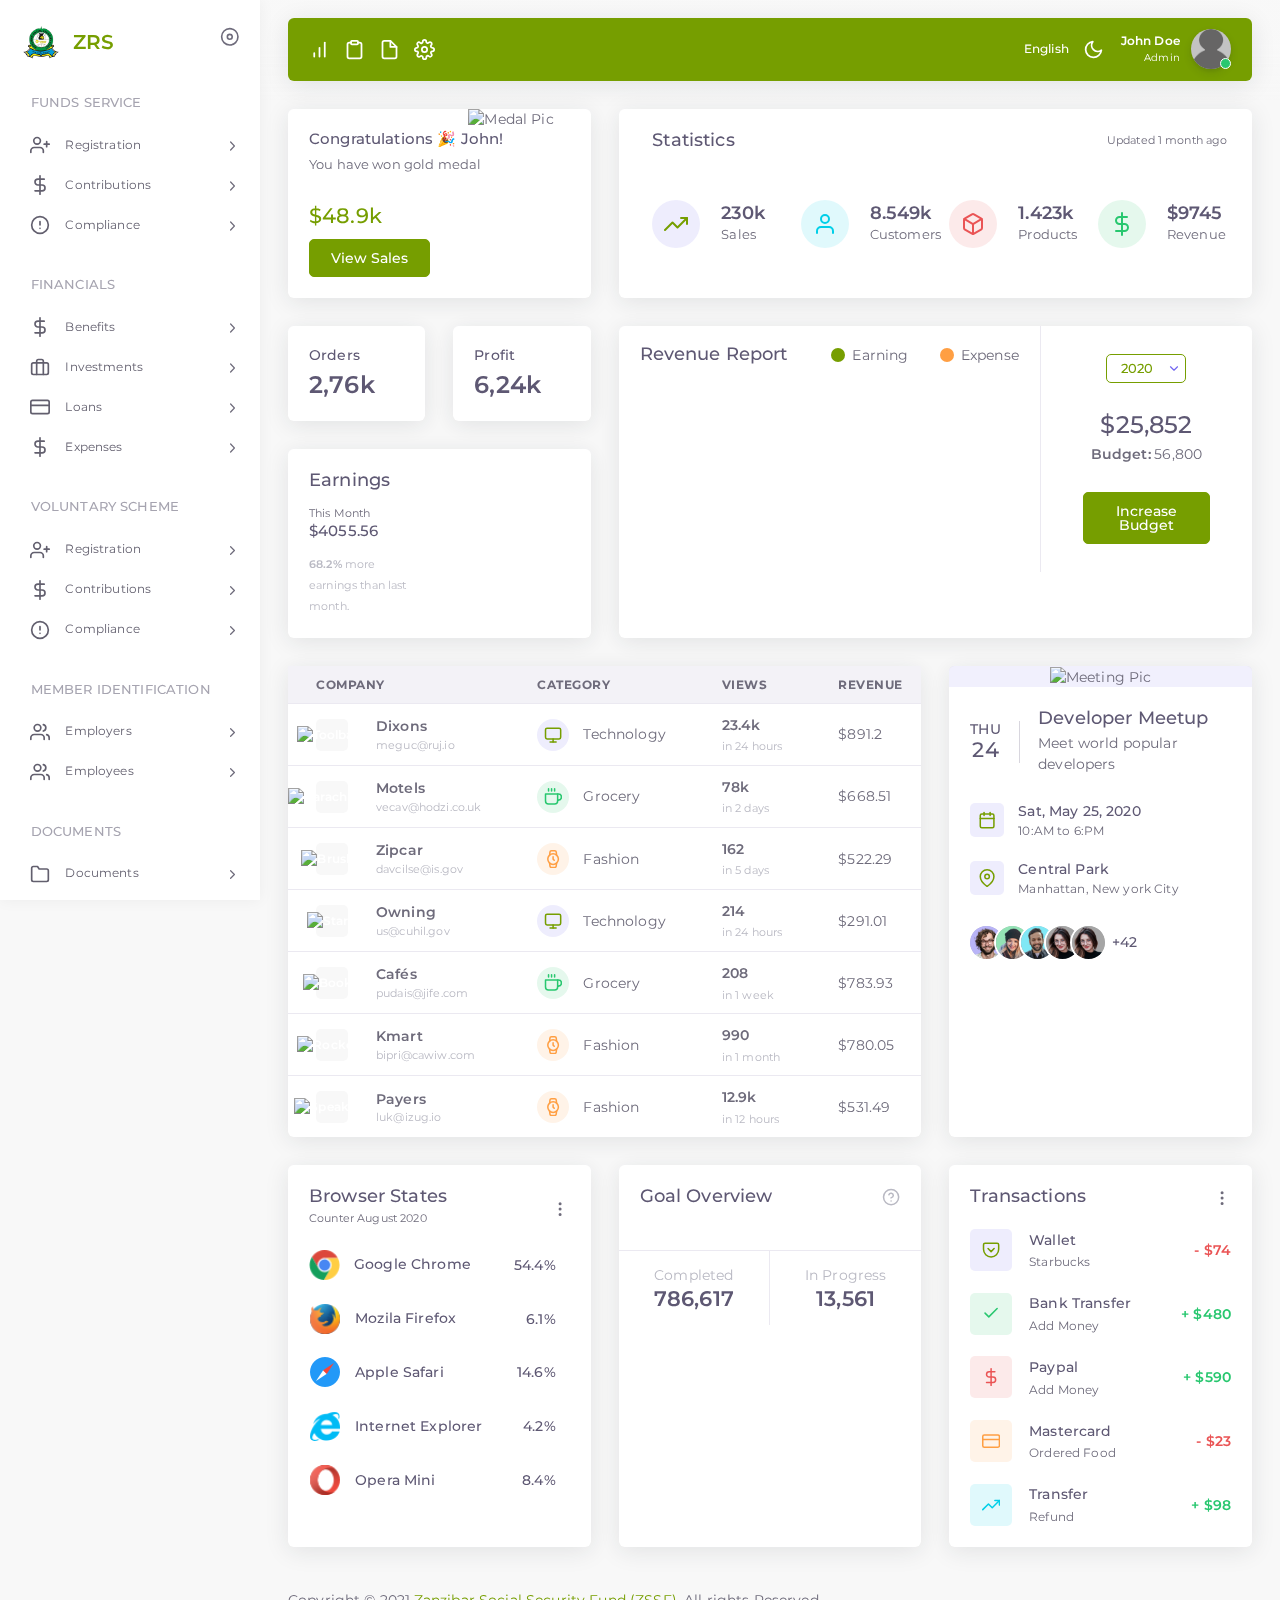
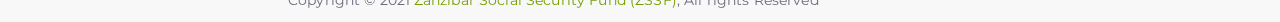
==== commit 9f10281e: "added pre-defined reports UI" ====
--- a/html/index.html
+++ b/html/index.html
@@ -46,7 +46,7 @@
   <body class="vertical-layout vertical-menu-modern  navbar-floating footer-static  " data-open="click" data-menu="vertical-menu-modern" data-col="">
 
     <!-- BEGIN: Header-->
-    <nav class="header-navbar navbar navbar-expand-lg align-items-center floating-nav navbar-light navbar-shadow">
+    <nav class="header-navbar navbar navbar-expand-lg align-items-center floating-nav bg-primary navbar-shadow">
       <div class="navbar-container d-flex content">
         <div class="bookmark-wrapper d-flex align-items-center">
           <ul class="nav navbar-nav d-xl-none">
